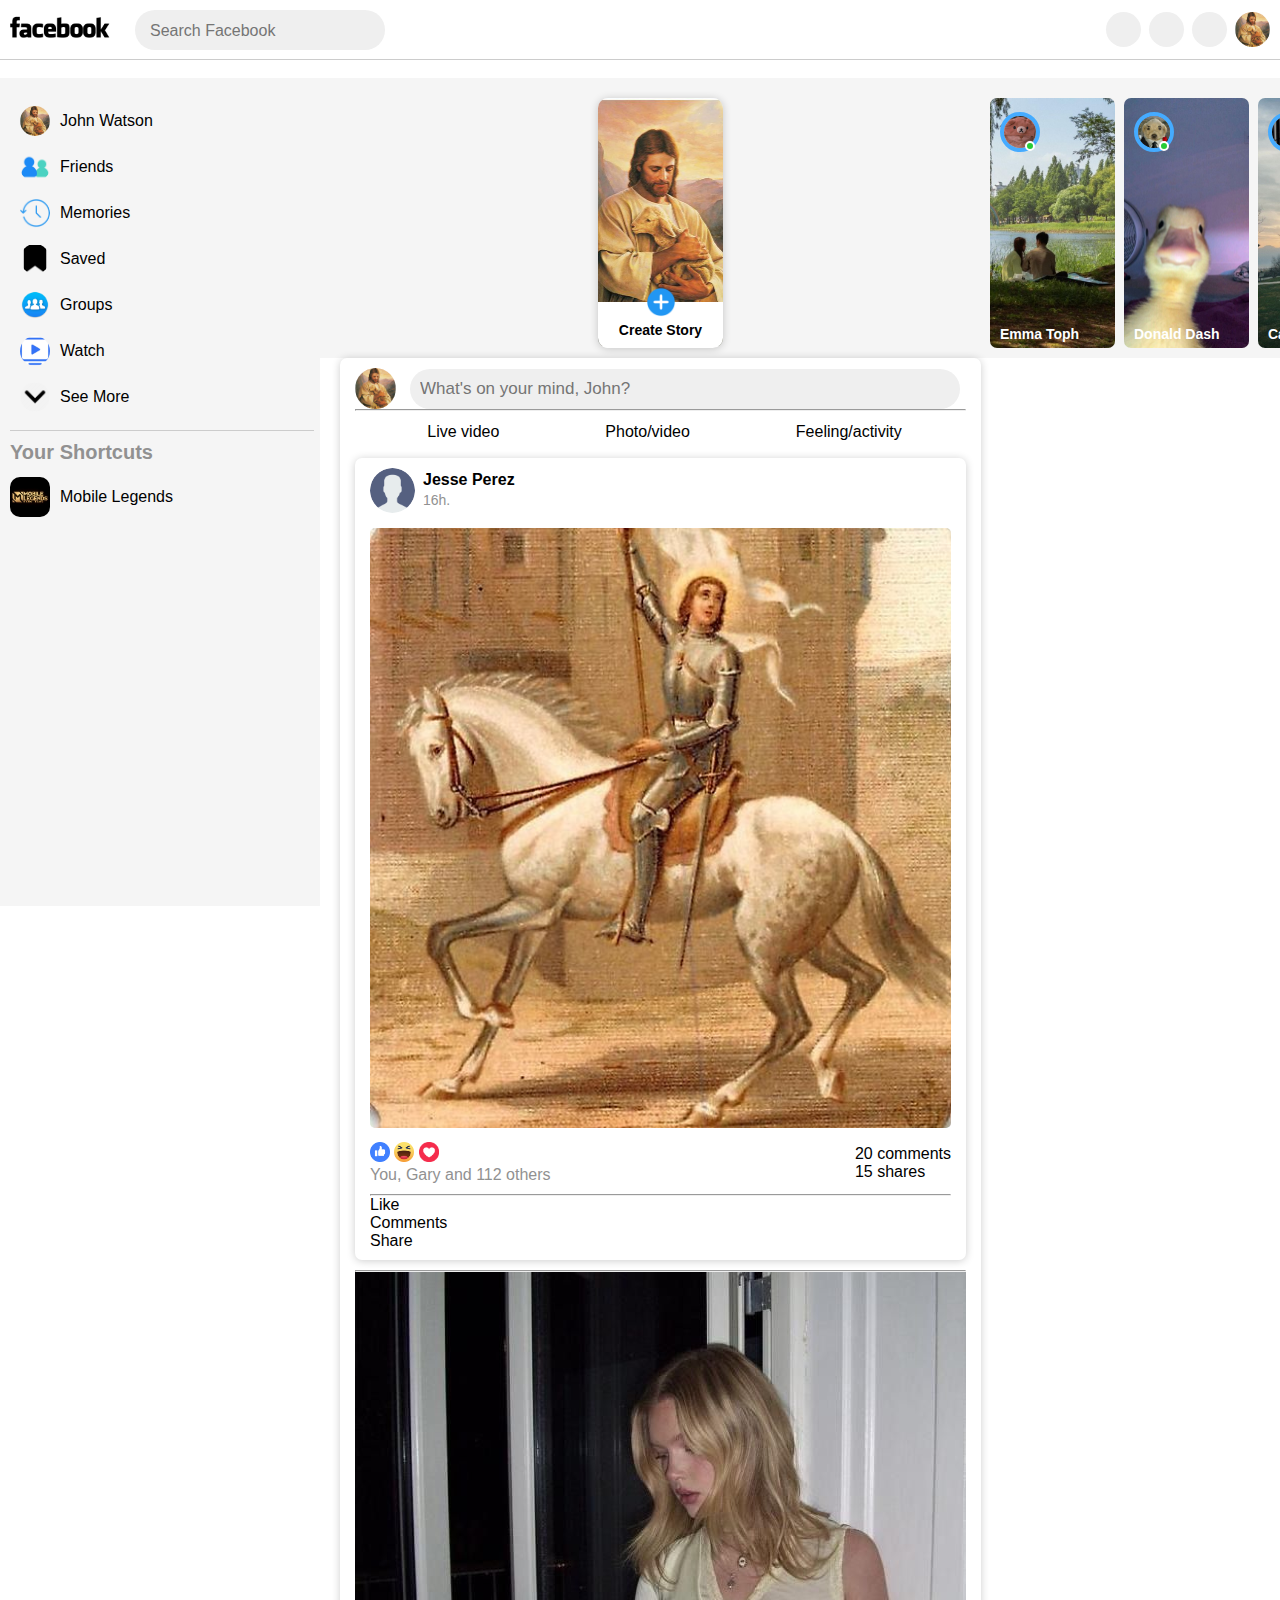
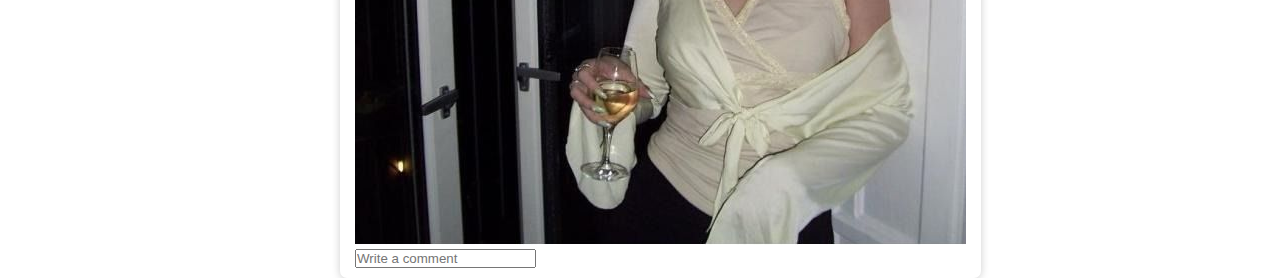
==== AP/facebook.html @ 9afa6bb5 "Commiting" ====
<!DOCTYPE html>
<html lang="en">
<head>
  <meta charset="UTF-8">
  <meta name="viewport" content="width=device-width, initial-scale=1.0">
  <title>Facebook Clone</title>
  <link rel="stylesheet" href="facebook.css">
  <link rel="stylesheet" href="https://cdnjs.cloudflare.com/ajax/libs/font-awesome/6.6.0/css/all.min.css" integrity="sha512-Kc323vGBEqzTmouAECnVceyQqyqdsSiqLQISBL29aUW4U/M7pSPA/gEUZQqv1cwx4OnYxTxve5UMg5GT6L4JJg==" crossorigin="anonymous" referrerpolicy="no-referrer" />"/>
</head>
<body>
  <nav>
    <div class="left">

      <div class="logo">
        <img src="images/R.png">
      </div>

      <div class="search_bar">
        <i class="fa-solid fa-magnifying-glass"></i>
        <input type="text" placeholder="Search Facebook">
      </div>

    </div>


    <div class="center">
      <i class="fa-solid fa-house"></i>
      <i class="fa-solid fa-tv"></i>
      <i class="fa-solid fa-store"></i>
      <i class="fa-solid fa-users"></i>
      <i class="fa-solid fa-gamepad"></i>
    </div>
    <div class="right">
      <i class="fa-solid fa-list-ul"></i>
      <i class="fa-brands fa-facebook-messenger"></i>
      <i class="fa-solid fa-bell"></i>
      <img src="images/ff86fd01e7d5035c25200c743679ad8d.jpg">
    </div>
  </nav>

  <!------main-------->
  <div class="main">
    <!--------left--------->
    <div class="left">

      <div class="img">
        <img src="images/ff86fd01e7d5035c25200c743679ad8d.jpg">
        <p>John Watson</p>
      </div>

      <div class="img">
        <img src="images/11693291.png">
        <p>Friends</p>
      </div>

      <div class="img">
        <img src="images/backup_time_return_interface-512.png">
        <p>Memories</p>
      </div>

      <div class="img">
        <img src="images/Bookmark-512.png">
        <p>Saved</p>
      </div>

      <div class="img">
        <img src="images/105-1052269_facebook-groups-facebook-groups-logo-png-transparent-png.png">
        <p>Groups</p>
      </div>

      <div class="img">
        <img src="images/0f5f4d5cd779c6ec.jpeg">
        <p>Watch</p>
      </div>

      <div class="img">
        <img src="images/more-icon-png-13.jpg">
        <p>See More</p>
      </div>

      <hr>

      <h2>Your Shortcuts</h2>
      <p class="edit">Edit</p>

      <div class="shortcuts">
        <img src="images/ea1ed14327f20b2037fc7aea3ac523d4.jpg">
        <p>Mobile Legends</p>
      </div>


    </div>

    <!--------center-------->
    <div class="center">
      <div class="top_box">
        <div class="mystory-card">
          <img src="images/ff86fd01e7d5035c25200c743679ad8d.jpg">
          <div class="story-upload">
            <img src="images/11519998.png">
            <p class="story-tag">Create Story</p>
          </div>
        </div>


        <div class="story-card">
          <img src="images/27090c76a2c50cd08f8b8fb49744ed33.jpg">
          <div class="story-profile">
            <img src="images/c63153d8a62af6ccc56ae0bbfab24456.jpg">
            <div class="circle"></div>
          </div>

          <div class="story-name">
            <p class="name">Emma Toph</p>
          </div>

        </div>

        <div class="story-card">
          <img src="images/f760332bee799fb7da670db06698de7b.jpg">
          <div class="story-profile">
            <img src="pfp/2b1f8b22cfcb88696e72d4fcc31050eb.jpg">
            <div class="circle"></div>
          </div>

          <div class="story-name">
            <p class="name">Donald Dash</p>
          </div>

        </div>

        <div class="story-card">
          <img src="images/5652cf982b006e424020de873370bd62.jpg">
          <div class="story-profile">
            <img src="pfp/87c2afedcf91defb06f53236e201da3e.jpg">
            <div class="circle"></div>
          </div>

          <div class="story-name">
            <p class="name">Cassie Cohen</p>
          </div>

        </div>

        <div class="story-card">
          <img src="pfp/ddc08431611cfcb35add09d33beeccb7.jpg">
          <div class="story-profile">
            <img src="pfp/f75f830c3649b0bd5f6a2c30a0709c24.jpg">
            <div class="circle"></div>
          </div>

          <div class="story-name">
            <p class="name">Kat Curt</p>
          </div>

        </div>

        <div class="my-post">
          <div class="post-top">

            <img src="images/ff86fd01e7d5035c25200c743679ad8d.jpg">
            <input type="text" placeholder="What's on your mind, John?">

          </div>

          <hr>

          <div class="post-bottom">
            

            <div class="post-icon">
              <i class="fa-solid fa-video red"></i>
              <p>Live video</p>
            </div>

            <div class="post-icon">
              <i class="fa-solid fa-images green"></i>
              <p>Photo/video</p>
            </div>

            <div class="post-icon">
              <i class="fa-solid fa-face-grin yellow"></i>
              <p>Feeling/activity</p>
            </div>
          </div>


          <div class="friends-post">

            <div class="friend-post-top">
                <div class="img-and-name">
   
                   <img src="images/user.png">
   
                    <div class="friends-name">
                     <p class="friends-name">Jesse Perez</p>
                     <p class="time">16h.<i class="fa-solid fa-user-group"></i></p>
                    </div>
   
                </div>
   
               <div class="menu">
   
                 <i class="fa-solid fa-ellipsis"></i>
   
   
               </div>
            </div>  

            <img src="pfp/077805459a7593bdb538a3fff57e4844.jpg">

            <div class="info">
              <div class="emoji-i">
                <img src="emoji/R (1).png">
                <img src ="emoji/facebook-reaction-haha.png">
                <img src="emoji/facebook-love-png-3.png">
                <p>You, Gary and 112 others</p>

              </div>
              <div class="comment">
                <p>20 comments</p>
                <p>15 shares</p>
              </div>
            </div>
            <hr>

            <div class="like">

              <div class="like-icon">
                <i class="fa-solid fa-thumbs-up"></i>
                <p>Like</p>

              </div>

              <div class="like-icon"></div>
                <i class="fa-solid fa-message"></i>
                <p>Comments</p>

              </div>

              <div class="like-icon"></div>
               <i class="fa-solid fa-share"></i>
                <p>Share</p>

              </div>

              <hr>
              <div class="comment-warpper">
                <img src="pfp/87c2afedcf91defb06f53236e201da3e.jpg">
  
                <div class="circle"></div>
  
                <div class="comment-search">
  
                  <input type="text" placeholder="Write a comment">
                  <i class="fa-regular fa-face-smile"></i>
                  <i class="fa-solid fa-camera"></i>
                  <i class="fa-regular fa-note-sticky"></i>
                </div>
  
              </div>


            </div>

            


            
          </div>

        </div>


      </div>
    </div>

    <!--------right-------->
    <div class="right"></div>


  </div>


</body>
</html>
---- AP/facebook.css ----
*{
  margin: 0;
  padding: 0;
  box-sizing: border-box;
  font-family: sans-serif;
}

nav {
  width: 100%;
  height: 60px;
  display: flex;
  align-items: center;
  justify-content: space-between;
  border-bottom: 1px solid #cccccc;
  background-color: #fff;
  position: fixed;
  top: 0;
  z-index: 1000;

}

nav .left .logo img {
  width: 100px ;
  margin: 5px 0;
  cursor: pointer;
}

nav .left {
  display: flex;
  align-items: center;
  justify-content: center;
  margin-left: 10px;
}


nav .left .search_bar {
  width: 250px;
  height: 40px;
  background-color: #efefef;
  border-radius: 30px;
  padding: 0 10px;
  margin-left: 10px;
  position: relative;
  left: 15px;
}

nav .left .search_bar i {
  line-height: 40px;
  font-size: 19px;
  color: #919191;
  margin-right: 5px;
}

nav .left .search_bar input {
 background: transparent;
 outline: none;
 border: 0;
 font-size: 16px;
 width: 200px;
}

nav .center {
  position: relative;
  right: 45px;
}

nav .center i {
  margin: 0 45px 0 45px;
  font-size: 22px;
}

nav .center i:hover {
  color: #45abff;
  cursor: pointer;
}

nav .right {
  display: flex;
  align-items: center;
  margin-right: 10px;
}

nav .right i {
  width: 35px;
  height: 35px;
  border-radius: 50%;
  background: #efefef;
  line-height: 35px;
  padding-left: 8px;
  font-size: 18px;
  margin-left: 8px;
  cursor: pointer;
}

nav .right img {
  width: 35px;
  height: 35px;
  object-fit: cover;
  object-position: center;
  border-radius: 50%;
  margin-left: 8px;
  line-height: 45px;
  cursor: pointer;
}

/*---------main----------*/

.main {
  display: flex;
  margin-top: 60px;
  background: #f5f5f5;
}

.main .left {
  width: 25%;
  height: 92vh;
  overflow: hidden;
  overflow-y: scroll;
  background: #f5f5f5;
  padding: 20px 6px 5px 10px;
  position: fixed;
}

.main .left::-webkit-scrollbar {
  width: 8px;
}

.main .left::-webkit-scrollbar-thumb {
  border-radius: 20px;
  background: #f5f5f5;
}

.main .left:hover::-webkit-scrollbar-thumb {
  background: #cccccc;
}

.main .left .img {
  display: flex;
  align-items: center;
  cursor: pointer;
  transition: 0.2s;
}

.main .left .img:hover {
  background: #e3e3e3;
}

.main .left .img img {
  width: 30px;
  height: 30px;
  object-fit: cover;
  object-position: center;
  border-radius: 50%;
  margin: 8px 10px 8px 10px;
}

.main .left hr {
  width: 100%;
  height: 1px;
  border: 0;
  background: #cccccc;
  margin: 10px 0;
}

.main .left h2 {
  font-size: 20px;
  color: #919191;
  margin: 5px 0;
}

.main .left .edit {
  color: #45abff;
  font-size: 15px;
  float: right;
  position: relative;
  bottom: 28px;
  cursor: pointer;
  opacity: 0;
}

.main .left:hover .edit {
  opacity: 1;
}

.main .left .shortcuts {
  display: flex;
  align-items: center;
  transition: 0.2s;
}

.main .left .shortcuts:hover {
  background: #e3e3e3;
  cursor: pointer;
}

.main .left .shortcuts img {
  width: 40px;
  height: 40px;
  object-fit: cover;
  object-position: center;
  border-radius: 10px;
  margin: 8px 10px 8px 0px;
}

.main .center {
  width: 560px;
  height: auto;
  padding: 20px 20px 0 20px;
  background: #f5f5f5;
  margin-left: 25%;
}

.main .center::-webkit-scrollbar {
  width: 0;
}

.main .center .top_box {
  width: 100%;
  height: 260px;
  display: grid;
  grid-template-columns: 1fr 1fr 1fr 1fr 1fr;
}

.main .center .top_box .mystory-card {
  width: 125px;
  height: 250px;
  overflow: hidden;
  margin: 0 auto;
  box-shadow: 0 1px 8px rgba(0, 0, 0, 0.2);
  border-radius: 10px;
  cursor: pointer;
}

.main .center .top_box .mystory-card img {
  width: 100%;
  height: 100%;
  object-fit: cover;
  object-position: center;
  object-fit: cover;
}

.main .center .top_box .mystory-card .story-upload {
  width: 100%;
  height: 60px;
  background: #fff;
  position: relative;
  bottom: 50px;
  cursor: pointer;
}

.main .center .top_box .mystory-card .story-upload img {
  width: 30px;
  height: 30px;
  display: flex;
  margin: 0 auto;
  position: relative;
  bottom: 15px;
  border-radius: 50%;
}

.main .center .top_box .mystory-card .story-upload .story-tag {
  display: flex;
  align-items: center;
  justify-content: center;
  position: relative;
  bottom: 10px;
  font-weight: bold;
  font-size: 14px;
}

.main .center .top_box .story-card {
  width: 125px;
  height: 250px;
  overflow: hidden;
  margin: 0 auto; /*--margin 0 auto */
  border-radius: 10px;
  cursor: pointer;
  margin-left: 9px;
  border-radius: 7px;
}

.main .center .top_box .story-card img {
  width: 100%;
  height: 100%;
  object-fit: cover;
  object-position: center;
}

.main .center .top_box .story-card .story-profile {
  position: relative;
  bottom: 240px;
  margin-left: 10px;
}

.main .center .top_box .story-card .story-profile img {
  width: 40px;
  height: 40px;
  border-radius: 50%;
  border: 4px solid #45abff;
}

.main .center .top_box .story-card .story-profile .circle {
  width: 10px;
  height: 10px;
  border-radius: 50%;
  background: #27cc37;
  border: 2px solid #fff;
  position: relative;
  bottom: 15px;
  left: 25px;
}

.main .center .top_box .story-card .story-name {
  position: relative;
  bottom: 80px;
  padding: 0 10px;
}


.main .center .top_box .story-card .story-name .name {
  font-weight: bold;
  color: #fff;
  font-size: 14px;
}

.main .center .my-post {
  width : 100%;
  height: auto;
  background: #fff;
  padding: 10px 15px;
  border-radius: 7px;
  box-shadow: 0 1px 8px rgba(0, 0, 0, 0.2);
  margin: 10px 0;
}

.main .center .my-post .post-top img {
  width: 41px;
  height: 41px;
  border-radius: 50%;
  object-fit: cover;
  object-position: center;
}

.main .center .my-post .post-top {
  display: flex;
  align-items: center;
}


.main .center .my-post .post-top input {
  width: 90%;
  padding: 10px;
  margin-left: 14px;
  border: 0;
  outline: none;
  background: #efefef;
  border-radius: 30px;
  font-size: 17px;
}

.main .center .my-post .post-top input:hover{
  background: #e3e3e3;
  cursor: pointer;
}

.main .center .my-post .post-top hr {
  width: 100%;
  height: 1px;
  background: #cccccc;
  border: 0;
  margin: 11px 0;
}

.main .center .my-post .post-bottom {
  width: 95%;
  display: flex;
  align-items: center;
  justify-content: space-between;
  margin: 5px auto;
}

.main .center .my-post .post-bottom .post-icon {
  display: flex;
  align-items: center;
  margin: 0 auto;
  padding: 7px 26px;
  cursor: pointer;
}

.main .center .my-post .post-bottom .post-icon:hover {
  background: #efefef;
  border-radius: 8px;
}

.main .center .my-post .post-bottom .post-icon i.red {
  font-size: 23px;
  color: red;
  margin-right: 8px;
}

.main .center .my-post .post-bottom .post-icon i.green {
  font-size: 23px;
  color:#27cc37;
  margin-right: 8px;
}

.main .center .my-post .post-bottom .post-icon i.yellow {
  font-size: 23px;
  color: #f7b928;
  margin-right: 8px;
}

.main .center .friends-post {
  margin: 10px 0;
  width: 100%;
  height: auto;
  background: #fff;
  padding: 10px 15px;
  border-radius: 7px;
  box-shadow: 0 1px 8px rgba(0, 0, 0, 0.2);
}

.main .center .friends-post .friend-post-top {
  display: flex;
  align-items: center;
  justify-content: space-between;
  margin-bottom: 15px;
}

.main .center .friends-post .friend-post-top .img-and-name {
  display: flex;
  align-items: center;
}

.main .center .friends-post .friend-post-top .img-and-name img {
  width: 45px;
  height: 45px;
  border-radius: 50%;
  object-fit: cover;
  object-position: center;
  margin-right: 8px;
  cursor: pointer;
}

.main .center .friends-post .friend-post-top .img-and-name .friends-name .friends-name {
  font-weight: bold;
  cursor: pointer;
}

.main .center .friends-post .friend-post-top .img-and-name .friends-name .friends-name:hover {
  text-decoration: underline;
}

.main .center .friends-post .friend-post-top .img-and-name .friends-name .time {
  font-size: 14px;
  color: #919191;
  margin: 3px 0;
}

.main .center .friends-post .friend-post-top .img-and-name .friends-name .time i {
  font-size: 10px;
  margin-left: 5px;
}

.main .center .friends-post .friend-post-top .menu {
  width: 35px;
  height: 35px;
  border-radius: 50%;
}

.main .center .friends-post .friend-post-top .menu:hover {
  background: #efefef;
  cursor: pointer;
}

.main .center .friends-post .friend-post-top .menu i {
  line-height: 35px;
  margin-left: 8px;
  font-size: 18px;
}

.main .center .friends-post img {
  width: 100%;
  height: 600px;
  object-fit: cover;
  object-position: center;
  border-radius: 5px;
}

.main .center .friends-post .info {
  display: flex;
  align-items: center;
  justify-content: space-between;
  margin: 10px 0;
}

.main .center .friends-post .info .emoji-i img {
  width: 20px;
  height: 20px;
  margin-right: 0px;
  cursor: pointer;
}

.main .center .friends-post .info .emoji-i p {
  font-size: 16px;
  color: #919191;
}
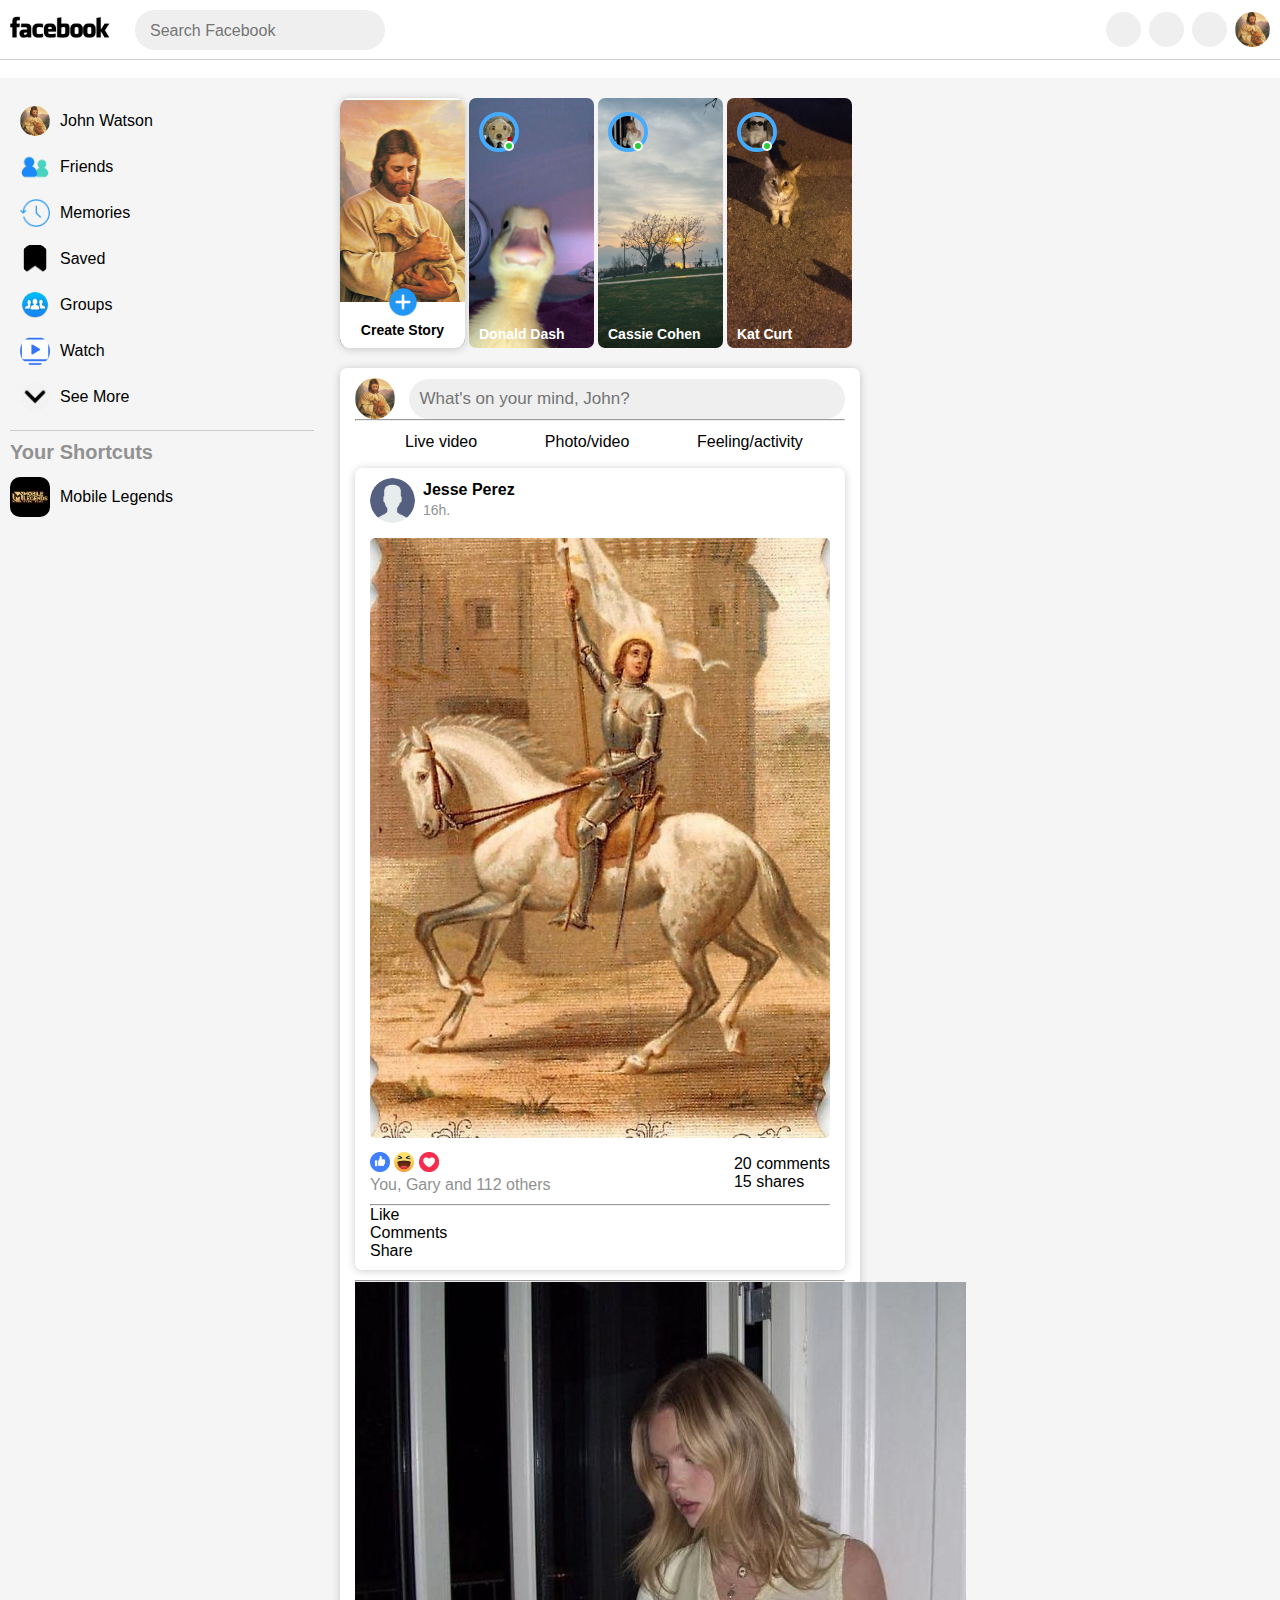
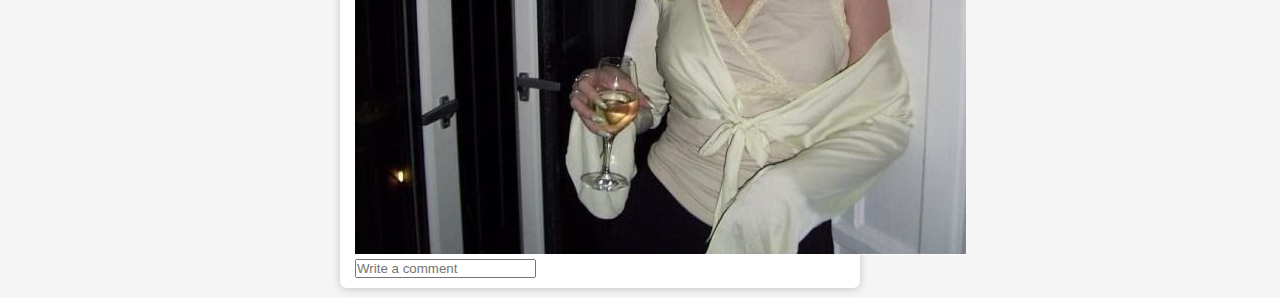
==== commit 65eb7251: "css fixeed" ====
--- a/AP/facebook.html
+++ b/AP/facebook.html
@@ -101,20 +101,7 @@
             <p class="story-tag">Create Story</p>
           </div>
         </div>
-
-
-        <div class="story-card">
-          <img src="images/27090c76a2c50cd08f8b8fb49744ed33.jpg">
-          <div class="story-profile">
-            <img src="images/c63153d8a62af6ccc56ae0bbfab24456.jpg">
-            <div class="circle"></div>
-          </div>
-
-          <div class="story-name">
-            <p class="name">Emma Toph</p>
-          </div>
-
-        </div>
+        
 
         <div class="story-card">
           <img src="images/f760332bee799fb7da670db06698de7b.jpg">
@@ -155,123 +142,112 @@
 
         </div>
 
-        <div class="my-post">
-          <div class="post-top">
-
-            <img src="images/ff86fd01e7d5035c25200c743679ad8d.jpg">
-            <input type="text" placeholder="What's on your mind, John?">
-
-          </div>
-
+        
+      </div>
+      <div class="my-post">
+        <div class="post-top">
+
+          <img src="images/ff86fd01e7d5035c25200c743679ad8d.jpg">
+          <input type="text" placeholder="What's on your mind, John?">
+
+        </div>
+
+        <hr>
+
+        <div class="post-bottom">
+          
+
+          <div class="post-icon">
+            <i class="fa-solid fa-video red"></i>
+            <p>Live video</p>
+          </div>
+
+          <div class="post-icon">
+            <i class="fa-solid fa-images green"></i>
+            <p>Photo/video</p>
+          </div>
+
+          <div class="post-icon">
+            <i class="fa-solid fa-face-grin yellow"></i>
+            <p>Feeling/activity</p>
+          </div>
+        </div>
+
+
+        <div class="friends-post">
+
+          <div class="friend-post-top">
+              <div class="img-and-name">
+ 
+                 <img src="images/user.png">
+ 
+                  <div class="friends-name">
+                   <p class="friends-name">Jesse Perez</p>
+                   <p class="time">16h.<i class="fa-solid fa-user-group"></i></p>
+                  </div>
+ 
+              </div>
+ 
+             <div class="menu">
+ 
+               <i class="fa-solid fa-ellipsis"></i>
+ 
+ 
+             </div>
+          </div>  
+
+          <img src="pfp/077805459a7593bdb538a3fff57e4844.jpg">
+
+          <div class="info">
+            <div class="emoji-i">
+              <img src="emoji/R (1).png">
+              <img src ="emoji/facebook-reaction-haha.png">
+              <img src="emoji/facebook-love-png-3.png">
+              <p>You, Gary and 112 others</p>
+
+            </div>
+            <div class="comment">
+              <p>20 comments</p>
+              <p>15 shares</p>
+            </div>
+          </div>
           <hr>
 
-          <div class="post-bottom">
-            
-
-            <div class="post-icon">
-              <i class="fa-solid fa-video red"></i>
-              <p>Live video</p>
-            </div>
-
-            <div class="post-icon">
-              <i class="fa-solid fa-images green"></i>
-              <p>Photo/video</p>
-            </div>
-
-            <div class="post-icon">
-              <i class="fa-solid fa-face-grin yellow"></i>
-              <p>Feeling/activity</p>
-            </div>
-          </div>
-
-
-          <div class="friends-post">
-
-            <div class="friend-post-top">
-                <div class="img-and-name">
-   
-                   <img src="images/user.png">
-   
-                    <div class="friends-name">
-                     <p class="friends-name">Jesse Perez</p>
-                     <p class="time">16h.<i class="fa-solid fa-user-group"></i></p>
-                    </div>
-   
-                </div>
-   
-               <div class="menu">
-   
-                 <i class="fa-solid fa-ellipsis"></i>
-   
-   
-               </div>
-            </div>  
-
-            <img src="pfp/077805459a7593bdb538a3fff57e4844.jpg">
-
-            <div class="info">
-              <div class="emoji-i">
-                <img src="emoji/R (1).png">
-                <img src ="emoji/facebook-reaction-haha.png">
-                <img src="emoji/facebook-love-png-3.png">
-                <p>You, Gary and 112 others</p>
-
+          <div class="like">
+
+            <div class="like-icon">
+              <i class="fa-solid fa-thumbs-up"></i>
+              <p>Like</p>
+
+            </div>
+
+            <div class="like-icon"></div>
+              <i class="fa-solid fa-message"></i>
+              <p>Comments</p>
+
+            </div>
+
+            <div class="like-icon"></div>
+             <i class="fa-solid fa-share"></i>
+              <p>Share</p>
+
+            </div>
+
+            <hr>
+            <div class="comment-warpper">
+              <img src="pfp/87c2afedcf91defb06f53236e201da3e.jpg">
+
+              <div class="circle"></div>
+
+              <div class="comment-search">
+
+                <input type="text" placeholder="Write a comment">
+                <i class="fa-regular fa-face-smile"></i>
+                <i class="fa-solid fa-camera"></i>
+                <i class="fa-regular fa-note-sticky"></i>
               </div>
-              <div class="comment">
-                <p>20 comments</p>
-                <p>15 shares</p>
-              </div>
-            </div>
-            <hr>
-
-            <div class="like">
-
-              <div class="like-icon">
-                <i class="fa-solid fa-thumbs-up"></i>
-                <p>Like</p>
-
-              </div>
-
-              <div class="like-icon"></div>
-                <i class="fa-solid fa-message"></i>
-                <p>Comments</p>
-
-              </div>
-
-              <div class="like-icon"></div>
-               <i class="fa-solid fa-share"></i>
-                <p>Share</p>
-
-              </div>
-
-              <hr>
-              <div class="comment-warpper">
-                <img src="pfp/87c2afedcf91defb06f53236e201da3e.jpg">
-  
-                <div class="circle"></div>
-  
-                <div class="comment-search">
-  
-                  <input type="text" placeholder="Write a comment">
-                  <i class="fa-regular fa-face-smile"></i>
-                  <i class="fa-solid fa-camera"></i>
-                  <i class="fa-regular fa-note-sticky"></i>
-                </div>
-  
-              </div>
-
-
-            </div>
-
-            
-
-
-            
-          </div>
-
-        </div>
-
-
+
+            </div>
       </div>
     </div>
 
--- a/AP/facebook.css
+++ b/AP/facebook.css
@@ -1,4 +1,4 @@
-*{
+* {
   margin: 0;
   padding: 0;
   box-sizing: border-box;
@@ -20,7 +20,7 @@
 }
 
 nav .left .logo img {
-  width: 100px ;
+  width: 100px;
   margin: 5px 0;
   cursor: pointer;
 }
@@ -52,11 +52,11 @@
 }
 
 nav .left .search_bar input {
- background: transparent;
- outline: none;
- border: 0;
- font-size: 16px;
- width: 200px;
+  background: transparent;
+  outline: none;
+  border: 0;
+  font-size: 16px;
+  width: 200px;
 }
 
 nav .center {
@@ -109,6 +109,7 @@
   display: flex;
   margin-top: 60px;
   background: #f5f5f5;
+  width: 100%;
 }
 
 .main .left {
@@ -217,15 +218,16 @@
 .main .center .top_box {
   width: 100%;
   height: 260px;
-  display: grid;
-  grid-template-columns: 1fr 1fr 1fr 1fr 1fr;
-}
+  display: flex;
+  gap: 4px;
+}
+
+
 
 .main .center .top_box .mystory-card {
   width: 125px;
   height: 250px;
   overflow: hidden;
-  margin: 0 auto;
   box-shadow: 0 1px 8px rgba(0, 0, 0, 0.2);
   border-radius: 10px;
   cursor: pointer;
@@ -256,6 +258,7 @@
   position: relative;
   bottom: 15px;
   border-radius: 50%;
+
 }
 
 .main .center .top_box .mystory-card .story-upload .story-tag {
@@ -272,10 +275,8 @@
   width: 125px;
   height: 250px;
   overflow: hidden;
-  margin: 0 auto; /*--margin 0 auto */
   border-radius: 10px;
   cursor: pointer;
-  margin-left: 9px;
   border-radius: 7px;
 }
 
@@ -324,7 +325,7 @@
 }
 
 .main .center .my-post {
-  width : 100%;
+  width: 100%;
   height: auto;
   background: #fff;
   padding: 10px 15px;
@@ -358,7 +359,7 @@
   font-size: 17px;
 }
 
-.main .center .my-post .post-top input:hover{
+.main .center .my-post .post-top input:hover {
   background: #e3e3e3;
   cursor: pointer;
 }
@@ -400,7 +401,7 @@
 
 .main .center .my-post .post-bottom .post-icon i.green {
   font-size: 23px;
-  color:#27cc37;
+  color: #27cc37;
   margin-right: 8px;
 }
 
